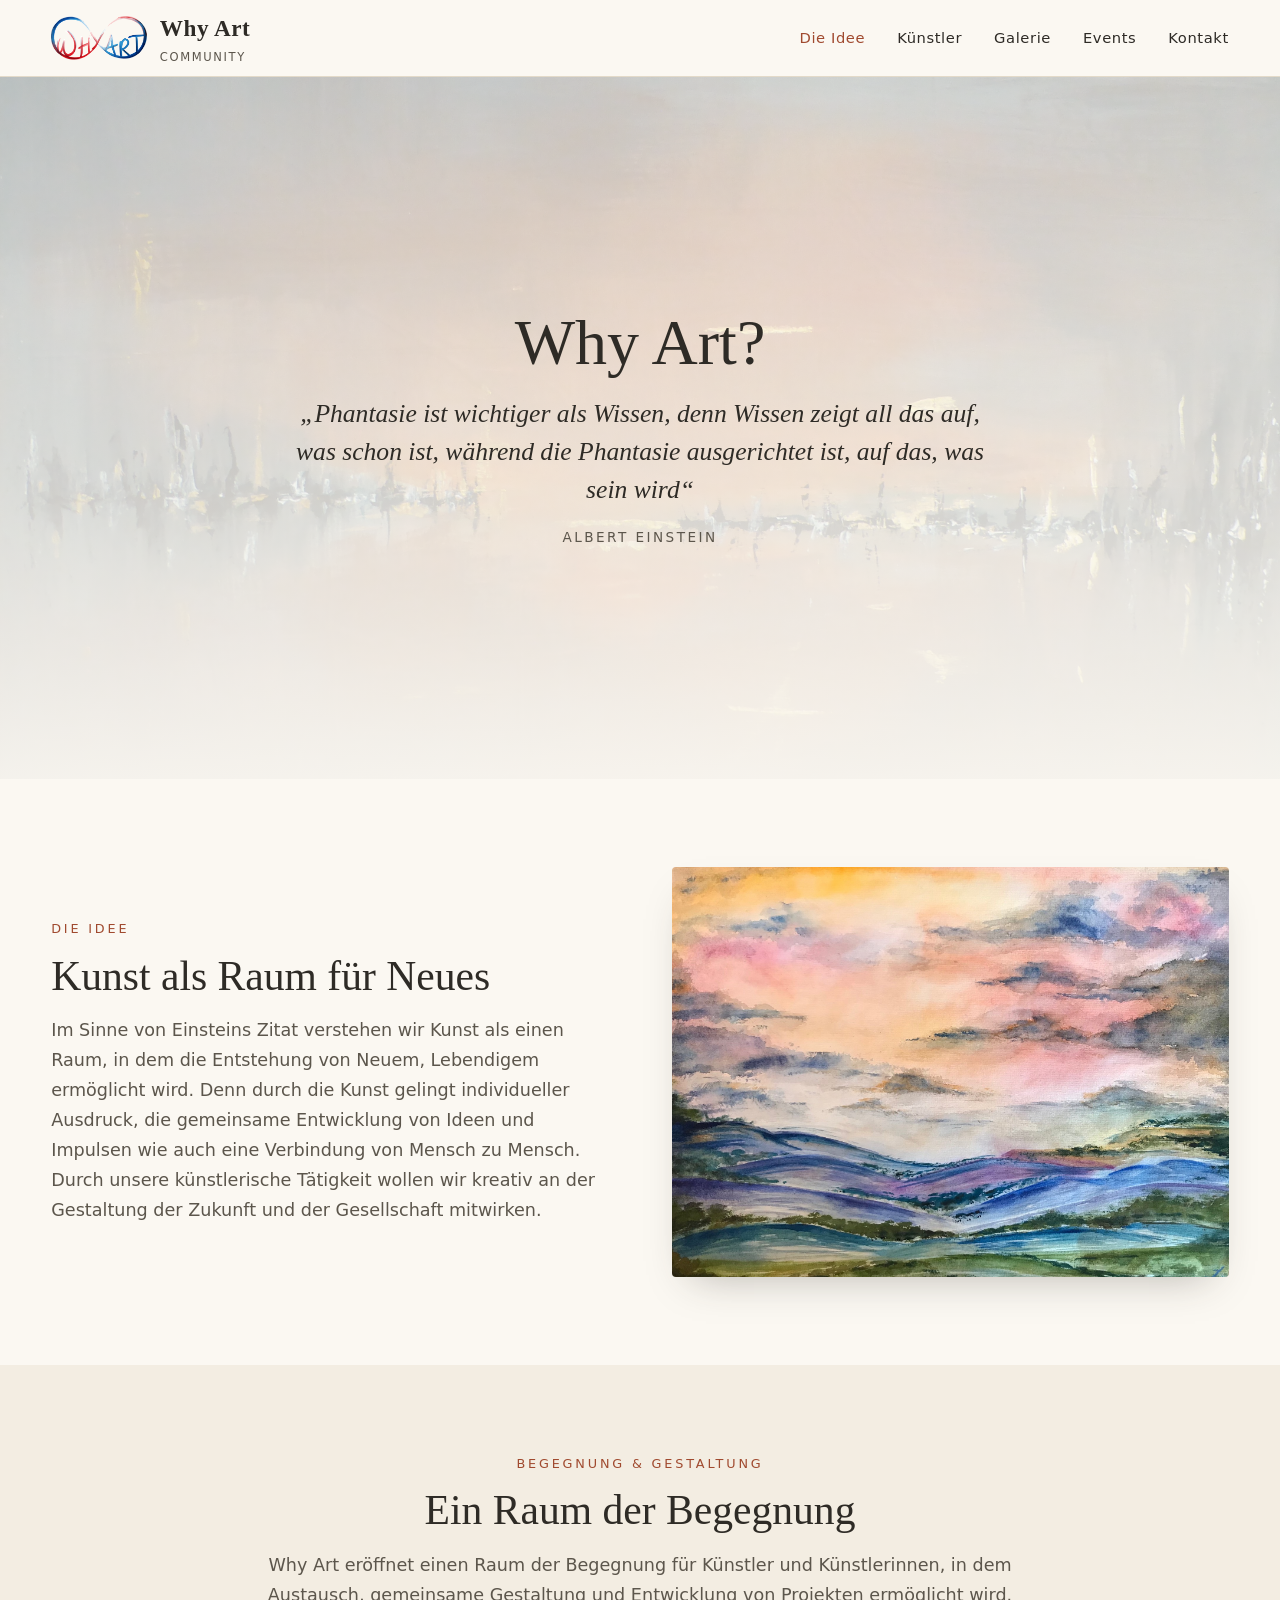
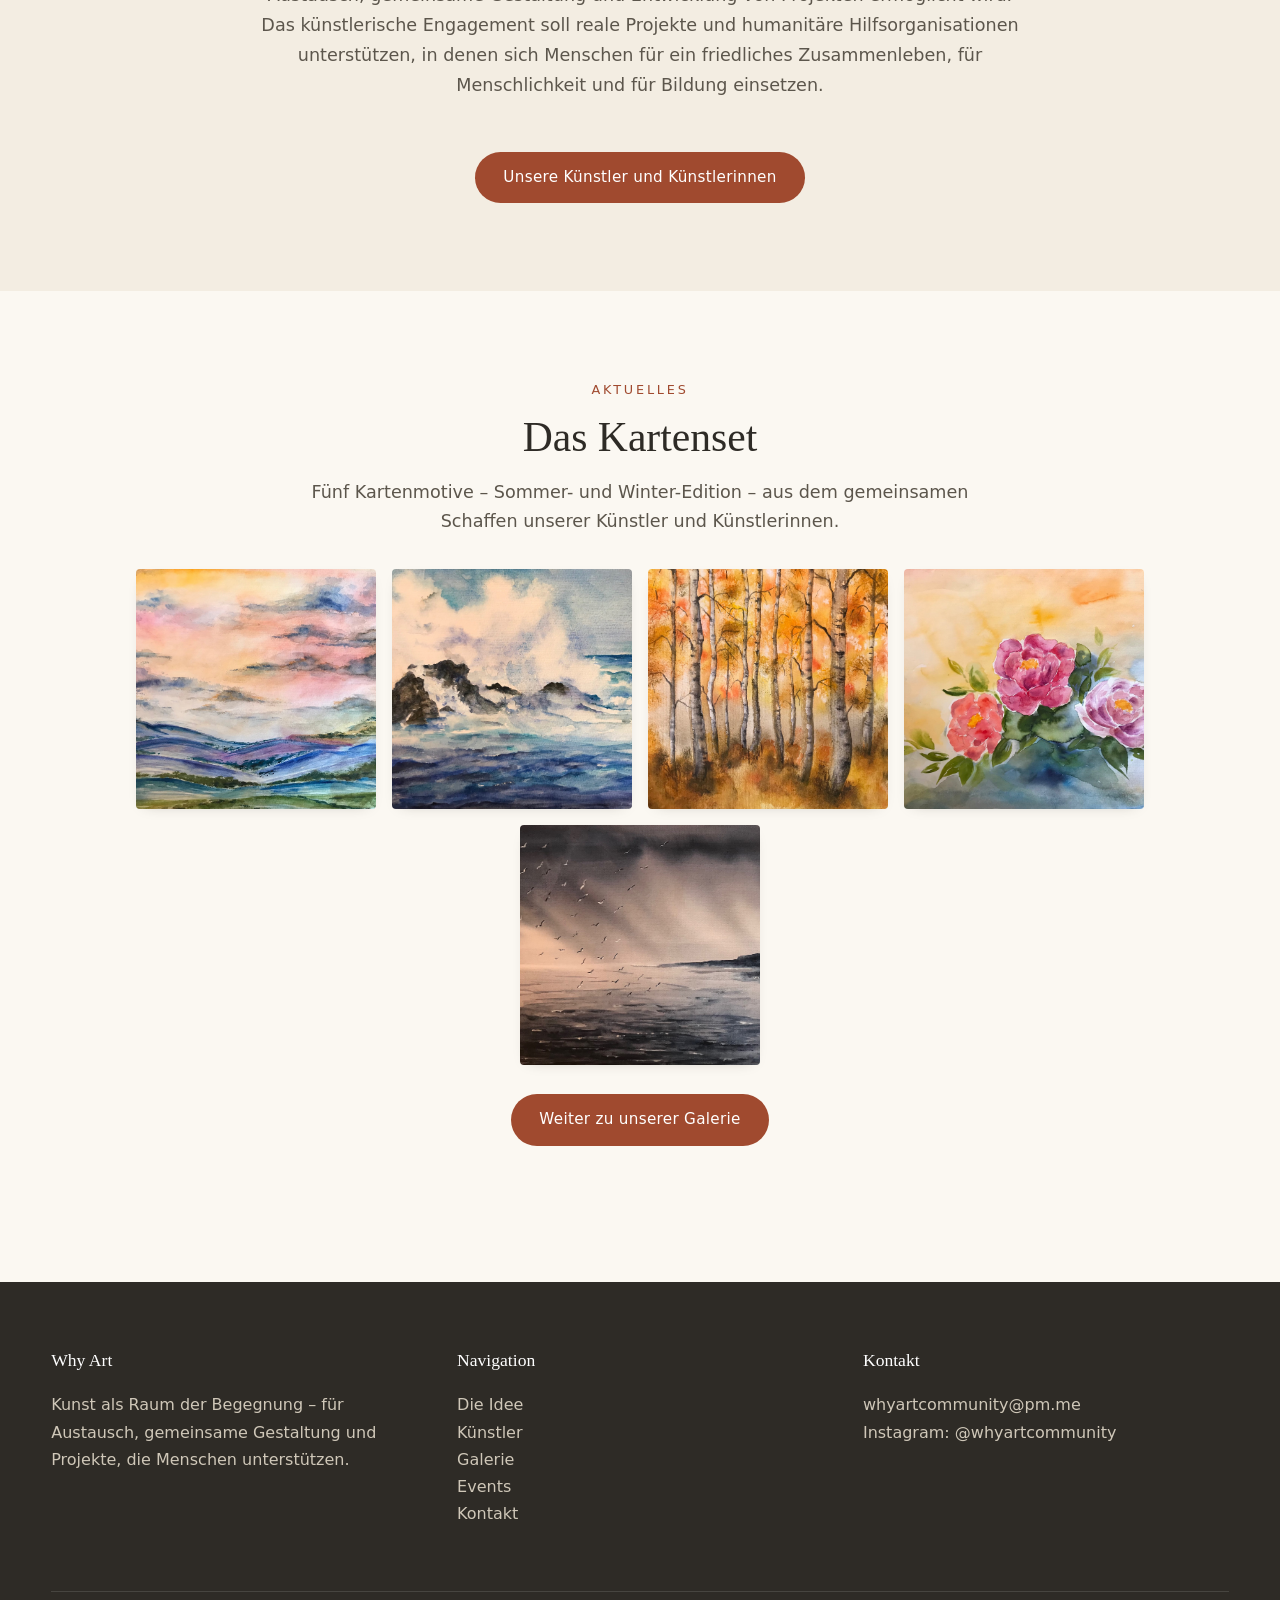
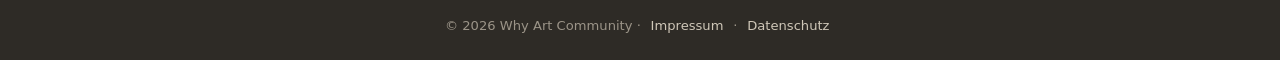
==== index.html @ f2ad06f4 "Why Art Community: statische Website (HTML/CSS/JS, selbstgehostete Schriften, Galerie mit Lightbox)" ====
<!DOCTYPE html>
<html lang="de">
<head>
<meta charset="UTF-8">
<meta name="viewport" content="width=device-width, initial-scale=1.0">
<title>Why Art Community – Kunst, die Räume öffnet</title>
<meta name="description" content="Why Art ist ein Raum der Begegnung für Künstler und Künstlerinnen – Austausch, gemeinsame Gestaltung und Projekte, die humanitäre Hilfsorganisationen unterstützen.">
<link rel="stylesheet" href="assets/css/style.css?v=3">
</head>
<body>

<header class="site-header">
  <div class="wrap nav">
    <a class="brand" href="index.html">
      <img src="assets/images/logo.png" alt="Why Art">
      <span>Why&nbsp;Art<small>COMMUNITY</small></span>
    </a>
    <button class="nav-toggle" aria-label="Menü">☰</button>
    <nav class="nav-links">
      <a href="index.html" class="active">Die Idee</a>
      <a href="kuenstler.html">Künstler</a>
      <a href="galerie.html">Galerie</a>
      <a href="events.html">Events</a>
      <a href="kontakt.html">Kontakt</a>
    </nav>
  </div>
</header>

<main>
  <!-- ===== Hero ===== -->
  <section class="hero">
    <img class="hero-bg" src="assets/images/hero.jpg" alt="">
    <div class="hero-content">
      <h1>Why Art?</h1>
      <blockquote>
        „Phantasie ist wichtiger als Wissen, denn Wissen zeigt all das auf,
        was schon ist, während die Phantasie ausgerichtet ist,
        auf das, was sein wird“
        <cite>ALBERT EINSTEIN</cite>
      </blockquote>
    </div>
  </section>

  <!-- ===== Die Idee ===== -->
  <section class="section">
    <div class="wrap cols-2">
      <div>
        <p class="eyebrow">Die Idee</p>
        <h2>Kunst als Raum für Neues</h2>
        <p class="lede">Im Sinne von Einsteins Zitat verstehen wir Kunst als einen Raum, in dem die Entstehung von Neuem, Lebendigem ermöglicht wird. Denn durch die Kunst gelingt individueller Ausdruck, die gemeinsame Entwicklung von Ideen und Impulsen wie auch eine Verbindung von Mensch zu Mensch. Durch unsere künstlerische Tätigkeit wollen wir kreativ an der Gestaltung der Zukunft und der Gesellschaft mitwirken.</p>
      </div>
      <img src="assets/images/img_0768.jpg" alt="Kunstwerk">
    </div>
  </section>

  <section class="section section-alt">
    <div class="wrap center">
      <p class="eyebrow">Begegnung &amp; Gestaltung</p>
      <h2>Ein Raum der Begegnung</h2>
      <p class="lead-p">Why Art eröffnet einen Raum der Begegnung für Künstler und Künstlerinnen, in dem Austausch, gemeinsame Gestaltung und Entwicklung von Projekten ermöglicht wird. Das künstlerische Engagement soll reale Projekte und humanitäre Hilfsorganisationen unterstützen, in denen sich Menschen für ein friedliches Zusammenleben, für Menschlichkeit und für Bildung einsetzen.</p>
      <a class="btn" href="kuenstler.html">Unsere Künstler und Künstlerinnen</a>
    </div>
  </section>

  <!-- ===== Aktuelles Kartenset ===== -->
  <section class="section">
    <div class="wrap center">
      <p class="eyebrow">Aktuelles</p>
      <h2>Das Kartenset</h2>
      <p class="lede" style="margin:0 auto 2rem">Fünf Kartenmotive – Sommer- und Winter-Edition – aus dem gemeinsamen Schaffen unserer Künstler und Künstlerinnen.</p>
      <div class="grid">
        <a href="assets/images/img_0768.jpg" data-gallery="cardset" data-cap="Kartenset – Motiv"><img src="assets/images/img_0768.jpg" alt="" loading="lazy"></a>
        <a href="assets/images/img_0766.jpg" data-gallery="cardset" data-cap="Kartenset – Motiv"><img src="assets/images/img_0766.jpg" alt="" loading="lazy"></a>
        <a href="assets/images/img_0767.jpg" data-gallery="cardset" data-cap="Kartenset – Motiv"><img src="assets/images/img_0767.jpg" alt="" loading="lazy"></a>
        <a href="assets/images/img_0769.jpg" data-gallery="cardset" data-cap="Kartenset – Motiv"><img src="assets/images/img_0769.jpg" alt="" loading="lazy"></a>
        <a href="assets/images/img_0773.jpg" data-gallery="cardset" data-cap="Kartenset – Motiv"><img src="assets/images/img_0773.jpg" alt="" loading="lazy"></a>
      </div>
      <a class="btn" href="galerie.html">Weiter zu unserer Galerie</a>
    </div>
  </section>
</main>

<footer class="site-footer">
  <div class="wrap footer-inner">
    <div>
      <h4>Why Art</h4>
      <p style="color:#cfc7b8;max-width:34ch">Kunst als Raum der Begegnung – für Austausch, gemeinsame Gestaltung und Projekte, die Menschen unterstützen.</p>
    </div>
    <div>
      <h4>Navigation</h4>
      <p><a href="index.html">Die Idee</a></p>
      <p><a href="kuenstler.html">Künstler</a></p>
      <p><a href="galerie.html">Galerie</a></p>
      <p><a href="events.html">Events</a></p>
      <p><a href="kontakt.html">Kontakt</a></p>
    </div>
    <div>
      <h4>Kontakt</h4>
      <p><a href="mailto:whyartcommunity@pm.me">whyartcommunity@pm.me</a></p>
      <p><a href="https://www.instagram.com/whyartcommunity/" target="_blank" rel="noopener">Instagram: @whyartcommunity</a></p>
    </div>
  </div>
  <div class="footer-bottom wrap">© <span data-year></span> Why Art Community · <a href="impressum.html">Impressum</a> · <a href="datenschutz.html">Datenschutz</a></div>
</footer>

<div class="lightbox" id="lightbox">
  <button class="lb-close" aria-label="Schliessen">&times;</button>
  <button class="lb-nav lb-prev" aria-label="Zurück">‹</button>
  <button class="lb-nav lb-next" aria-label="Weiter">›</button>
  <img id="lb-img" src="" alt="">
  <div class="lb-cap" id="lb-cap"></div>
</div>

<script src="assets/js/main.js"></script>
<script>document.querySelector('[data-year]').textContent = new Date().getFullYear();</script>
</body>
</html>
---- assets/css/style.css ----
/* ===== WhyArt – Static Site Stylesheet =====
   Elegant art-gallery aesthetic: warm ivory, deep ink,
   terracotta accent, serif display + clean sans body.
*/
@import url('fonts.css');  /* self-hosted – no Google request */

:root{
  --bg:        #fbf8f2;
  --bg-alt:    #f3ede2;
  --ink:       #2e2b26;
  --ink-soft:  #5c564c;
  --accent:    #a04a2f;      /* terracotta */
  --accent-2:  #b98a3e;      /* ochre */
  --line:      #e3dac9;
  --white:     #fffdf8;
  --serif: 'Playfair Display', Georgia, serif;
  --sans:  'Inter', -apple-system, system-ui, sans-serif;
  --shadow: 0 18px 40px -20px rgba(46,43,38,.35);
}

*{margin:0;padding:0;box-sizing:border-box}
html{scroll-behavior:smooth}
body{
  background:var(--bg);color:var(--ink);
  font-family:var(--sans);font-weight:300;line-height:1.7;
  -webkit-font-smoothing:antialiased;
}
img{max-width:100%;display:block}
a{color:var(--accent);text-decoration:none;transition:color .2s}
a:hover{color:var(--accent-2)}

.wrap{width:min(1180px,92%);margin:0 auto}
.section{padding:5.5rem 0}
.section-alt{background:var(--bg-alt)}

/* ===== Header / Nav ===== */
header.site-header{
  position:sticky;top:0;z-index:50;
  background:rgba(251,248,242,.92);backdrop-filter:blur(8px);
  border-bottom:1px solid var(--line);
}
.nav{display:flex;align-items:center;justify-content:space-between;height:76px}
.brand{display:flex;align-items:center;gap:.8rem;font-family:var(--serif);font-size:1.45rem;font-weight:600;letter-spacing:.5px;color:var(--ink)}
.brand img{height:44px;width:auto}
.brand small{font-family:var(--sans);font-size:.72rem;letter-spacing:.14em;color:var(--ink-soft);display:block;font-weight:300}
.nav-links{display:flex;gap:2rem;align-items:center}
.nav-links a{font-size:.92rem;letter-spacing:.04em;color:var(--ink);font-weight:400;position:relative}
.nav-links a:hover{color:var(--accent)}
.nav-links a.active{color:var(--accent)}
.nav-links a.cta{
  background:var(--accent);color:#fff;padding:.55rem 1.2rem;border-radius:40px;
  font-size:.88rem;font-weight:500;
}
.nav-links a.cta:hover{background:var(--accent-2);color:#fff}
.nav-toggle{display:none;background:none;border:none;font-size:1.6rem;color:var(--ink);cursor:pointer}

/* ===== Hero ===== */
.hero{position:relative;min-height:78vh;display:flex;align-items:center;justify-content:center;text-align:center;overflow:hidden}
.hero-bg{position:absolute;inset:0;width:100%;height:100%;object-fit:cover;opacity:.55}
.hero::after{content:'';position:absolute;inset:0;background:linear-gradient(180deg,rgba(251,248,242,.25),rgba(251,248,242,.92))}
.hero-content{position:relative;z-index:2;max-width:820px;padding:2rem}
.hero .logo{height:110px;width:auto;margin:0 auto 1.5rem}
.hero h1{font-family:var(--serif);font-weight:500;font-size:clamp(2.2rem,5vw,4rem);line-height:1.1;margin-bottom:1rem}
.hero .tagline{font-style:italic;font-family:var(--serif);font-size:1.3rem;color:var(--ink-soft);max-width:60ch;margin:0 auto 2rem}
.hero blockquote{
  font-family:var(--serif);font-style:italic;font-size:clamp(1.15rem,2.4vw,1.6rem);
  color:var(--ink);max-width:56ch;margin:0 auto 0rem;line-height:1.5;
}
.hero blockquote cite{display:block;font-family:var(--sans);font-style:normal;font-size:.85rem;letter-spacing:.18em;margin-top:1.1rem;color:var(--ink-soft)}
.btn{display:inline-block;background:var(--accent);color:#fff;padding:.8rem 1.8rem;border-radius:40px;font-size:.95rem;font-weight:500;letter-spacing:.02em;margin-top:1.8rem}
.btn:hover{background:var(--accent-2);color:#fff}
.btn.ghost{background:transparent;color:var(--ink);border:1px solid var(--ink);margin-left:.6rem}
.btn.ghost:hover{border-color:var(--accent);color:var(--accent)}

/* ===== Kontakt Hero ===== */
.kontakt-hero{position:relative;min-height:72vh;display:flex;align-items:center;justify-content:center;text-align:center;overflow:hidden;background-size:cover;background-position:center}
.kontakt-hero::after{content:'';position:absolute;inset:0;background:rgba(46,43,38,.42)}
.kontakt-inner{position:relative;z-index:2;padding:3rem 1.5rem;width:min(760px,94%)}
.kontakt-inner h1{color:#fff;font-weight:500}
.kontakt-inner .lede{color:rgba(255,255,255,.92)}
.kontakt-inner .eyebrow{color:#f0d8c8}
.kontakt-options{display:grid;grid-template-columns:repeat(auto-fit,minmax(250px,1fr));gap:1.5rem;max-width:640px;margin:2.2rem auto 0}
.kontakt-card{display:block;background:rgba(255,253,248,.95);border-radius:10px;padding:1.8rem 1.5rem;text-align:center;color:var(--ink);transition:transform .2s,box-shadow .2s}
.kontakt-card:hover{transform:translateY(-4px);box-shadow:0 18px 40px -20px rgba(0,0,0,.55);color:var(--accent)}
.kontakt-card .card-label{font-size:.8rem;letter-spacing:.18em;text-transform:uppercase;color:var(--accent);font-weight:500}
.kontakt-card .card-value{font-family:var(--serif);font-size:1.25rem;font-weight:600;margin-top:.45rem;word-break:break-all}

/* ===== Typography / sections ===== */
.eyebrow{font-size:.8rem;letter-spacing:.22em;text-transform:uppercase;color:var(--accent);font-weight:500;margin-bottom:.8rem}
h2{font-family:var(--serif);font-weight:500;font-size:clamp(1.8rem,3.4vw,2.6rem);line-height:1.15;margin-bottom:1rem}
.lede{font-size:1.1rem;color:var(--ink-soft);max-width:64ch}
.center{text-align:center}
.center .lede{margin:0 auto}
.lead-p{font-size:1.1rem;color:var(--ink-soft);max-width:68ch;margin:0 auto 1.4rem}
.cols-2{display:grid;grid-template-columns:1fr 1fr;gap:4rem;align-items:center}
.cols-2 img{border-radius:4px;box-shadow:var(--shadow)}

/* ===== Künstler cards ===== */
.artists{display:grid;grid-template-columns:repeat(auto-fill,minmax(300px,1fr));gap:2.2rem}
.artist{background:var(--white);border:1px solid var(--line);border-radius:6px;overflow:hidden;box-shadow:0 6px 20px -14px rgba(46,43,38,.4);transition:transform .25s,box-shadow .25s}
.artist:hover{transform:translateY(-4px);box-shadow:var(--shadow)}
.artist .photo{aspect-ratio:4/5;overflow:hidden}
.artist .photo img{width:100%;height:100%;object-fit:cover;transition:transform .5s}
.artist:hover .photo img{transform:scale(1.05)}
.artist .meta{padding:1.4rem 1.5rem 1.7rem}
.artist h3{font-family:var(--serif);font-size:1.3rem;font-weight:600;margin-bottom:.35rem}
.artist .role{font-size:.8rem;letter-spacing:.14em;text-transform:uppercase;color:var(--accent);margin-bottom:.8rem}
.artist p{font-size:.95rem;color:var(--ink-soft)}

/* ===== Galerie grid + lightbox ===== */
.expo{text-align:center;margin-bottom:4.5rem}
.expo h3{font-family:var(--serif);font-size:1.7rem;font-weight:600;margin-bottom:.5rem}
.expo .desc{color:var(--ink-soft);max-width:70ch;margin:0 auto 1.6rem}
.grid{display:flex;flex-wrap:wrap;justify-content:center;gap:1rem}
.grid a{display:block;border-radius:4px;overflow:hidden;aspect-ratio:1/1;box-shadow:0 4px 14px -10px rgba(46,43,38,.4);width:clamp(160px,23%,240px);flex:0 0 auto}
.grid img{width:100%;height:100%;object-fit:cover;transition:transform .4s}
.grid a:hover img{transform:scale(1.06)}
@media(max-width:560px){.grid a{flex:1 1 100%;aspect-ratio:4/3}}
.bank{background:var(--white);border:1px solid var(--line);border-left:4px solid var(--accent);padding:1.6rem 2rem;border-radius:4px;max-width:640px}
.bank h4{font-family:var(--serif);font-size:1.2rem;margin-bottom:.6rem}
.bank code{background:var(--bg-alt);padding:.2rem .5rem;border-radius:3px;font-size:.95rem}

/* ===== Events ===== */
.event{background:var(--white);border:1px solid var(--line);border-radius:6px;padding:1.8rem 2rem;margin-bottom:1.6rem;box-shadow:0 6px 18px -14px rgba(46,43,38,.35)}
.event .date{font-size:.78rem;letter-spacing:.16em;text-transform:uppercase;color:var(--accent);font-weight:500;margin-bottom:.3rem}
.event h3{font-family:var(--serif);font-size:1.5rem;font-weight:600;margin-bottom:.6rem}
.event p{color:var(--ink-soft);max-width:70ch}
.event ul{list-style:none;margin:1rem 0;display:grid;gap:.35rem}
.event li{color:var(--ink-soft);font-size:.95rem}
.event li strong{color:var(--ink);font-weight:500}
.event.past{opacity:1}
.event.has-img{display:grid;grid-template-columns:280px 1fr;gap:2rem;align-items:center}
.event.has-img > a{display:block;border-radius:4px;overflow:hidden;line-height:0}
.event .event-media{width:100%;height:200px;object-fit:cover;cursor:zoom-in}
.event.has-img .event-body{min-width:0}
@media(max-width:700px){.event.has-img{grid-template-columns:1fr}.event .event-media{height:180px}}
.tag{display:inline-block;font-size:.72rem;letter-spacing:.1em;text-transform:uppercase;padding:.25rem .7rem;border-radius:30px;font-weight:500;margin-left:.5rem;vertical-align:middle}
.tag.current{background:var(--accent);color:#fff}
.tag.past{background:var(--line);color:var(--ink-soft)}

/* ===== Kontakt ===== */
.contact-grid{display:grid;grid-template-columns:1.1fr .9fr;gap:3.5rem;align-items:start}
.form-card{background:var(--white);border:1px solid var(--line);border-radius:6px;padding:2.2rem}
.form-card h3{font-family:var(--serif);font-size:1.4rem;font-weight:600;margin-bottom:1.4rem}
.field{margin-bottom:1.2rem}
.field label{display:block;font-size:.85rem;letter-spacing:.04em;margin-bottom:.35rem;color:var(--ink)}
.field input,.field textarea{
  width:100%;padding:.8rem 1rem;border:1px solid var(--line);border-radius:4px;
  background:var(--bg);font-family:var(--sans);font-size:.98rem;color:var(--ink);
}
.field input:focus,.field textarea:focus{outline:none;border-color:var(--accent)}
.field textarea{min-height:130px;resize:vertical}
button[type=submit]{background:var(--accent);color:#fff;border:none;padding:.85rem 2rem;border-radius:40px;font-family:var(--sans);font-size:.98rem;font-weight:500;cursor:pointer}
button[type=submit]:hover{background:var(--accent-2)}
.contact-info{}
.contact-info li{list-style:none;margin-bottom:1rem;color:var(--ink-soft)}
.contact-info li strong{display:block;color:var(--ink);font-weight:500}

/* ===== Footer ===== */
footer.site-footer{background:var(--ink);color:#d8d2c6;margin-top:3rem}
.footer-inner{display:grid;grid-template-columns:repeat(auto-fit,minmax(220px,1fr));gap:2.5rem;padding:4rem 0}
.footer-inner h4{font-family:var(--serif);color:#fff;font-size:1.1rem;margin-bottom:1rem;font-weight:500}
.footer-inner a{color:#cfc7b8}
.footer-inner a:hover{color:#fff}
.footer-bottom{border-top:1px solid rgba(255,255,255,.12);padding:1.4rem 0;text-align:center;font-size:.82rem;color:#9b9488}
.footer-bottom a{color:#cfc7b8;margin:0 .35rem}
.footer-bottom a:hover{color:#fff}

/* ===== Lightbox ===== */
.lightbox{position:fixed;inset:0;z-index:100;background:rgba(20,18,15,.94);display:none;align-items:center;justify-content:center;flex-direction:column;padding:2rem}
.lightbox.open{display:flex}
.lightbox img{max-width:92vw;max-height:82vh;object-fit:contain;border-radius:4px}
.lightbox .lb-cap{color:#d8d2c6;margin-top:1rem;font-size:.9rem}
.lightbox .lb-close{position:absolute;top:1.2rem;right:1.6rem;background:none;border:none;color:#fff;font-size:2.4rem;cursor:pointer;line-height:1;z-index:5;padding:.5rem}
.lightbox .lb-nav{position:absolute;background:transparent;border:none;color:rgba(255,255,255,.9);cursor:pointer;top:0;bottom:0;width:14%;display:flex;align-items:center;justify-content:center;font-size:3.4rem;transition:color .2s}
.lightbox .lb-nav:hover{color:#fff}
.lightbox .lb-prev{left:0}
.lightbox .lb-next{right:0}

/* ===== Responsive ===== */
@media(max-width:860px){
  .nav-toggle{display:block}
  .nav-links{
    position:absolute;top:76px;left:0;right:0;flex-direction:column;gap:0;
    background:var(--bg);border-bottom:1px solid var(--line);padding:0;
    max-height:0;overflow:hidden;transition:max-height .3s;
  }
  .nav-links.open{max-height:480px}
  .nav-links a{padding:1rem 6%;border-bottom:1px solid var(--line);width:100%;text-align:center}
  .nav-links a.cta{border-radius:0;margin:0}
  .cols-2{grid-template-columns:1fr;gap:2rem}
  .contact-grid{grid-template-columns:1fr;gap:2rem}
}
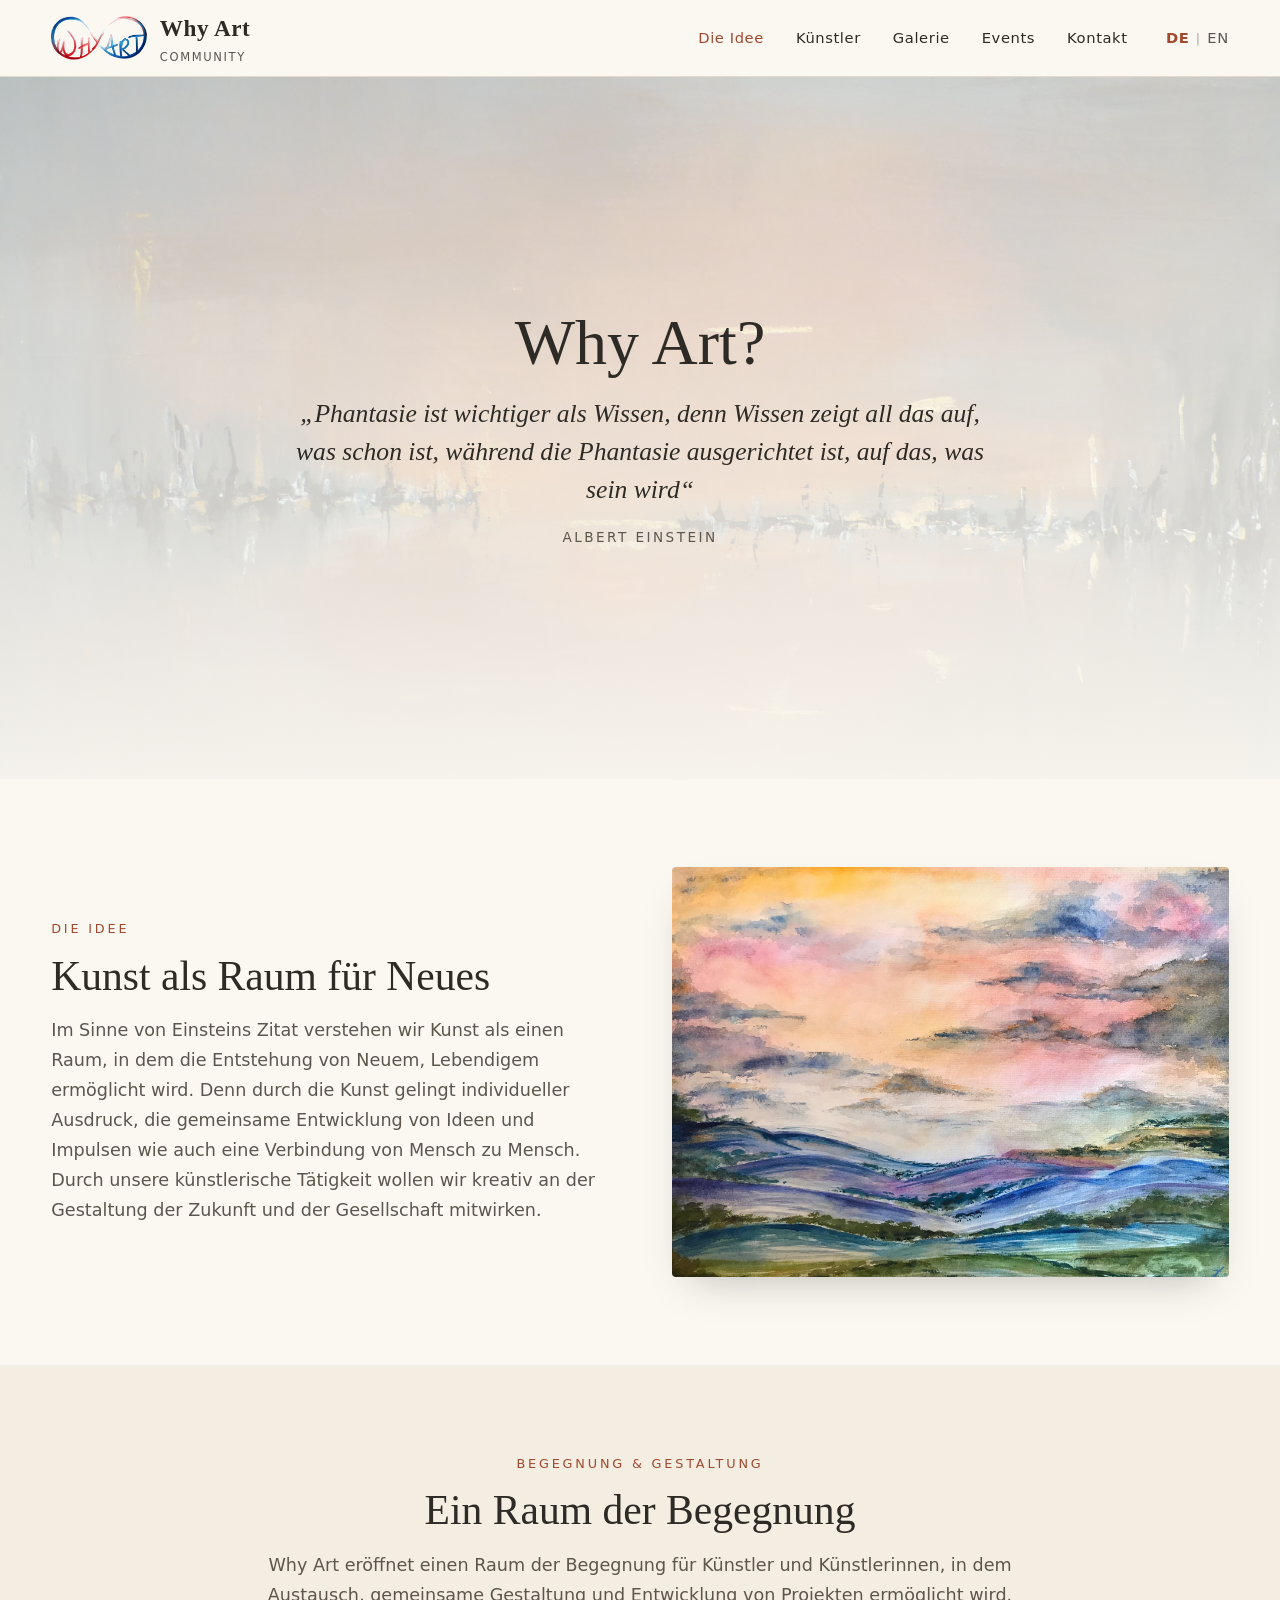
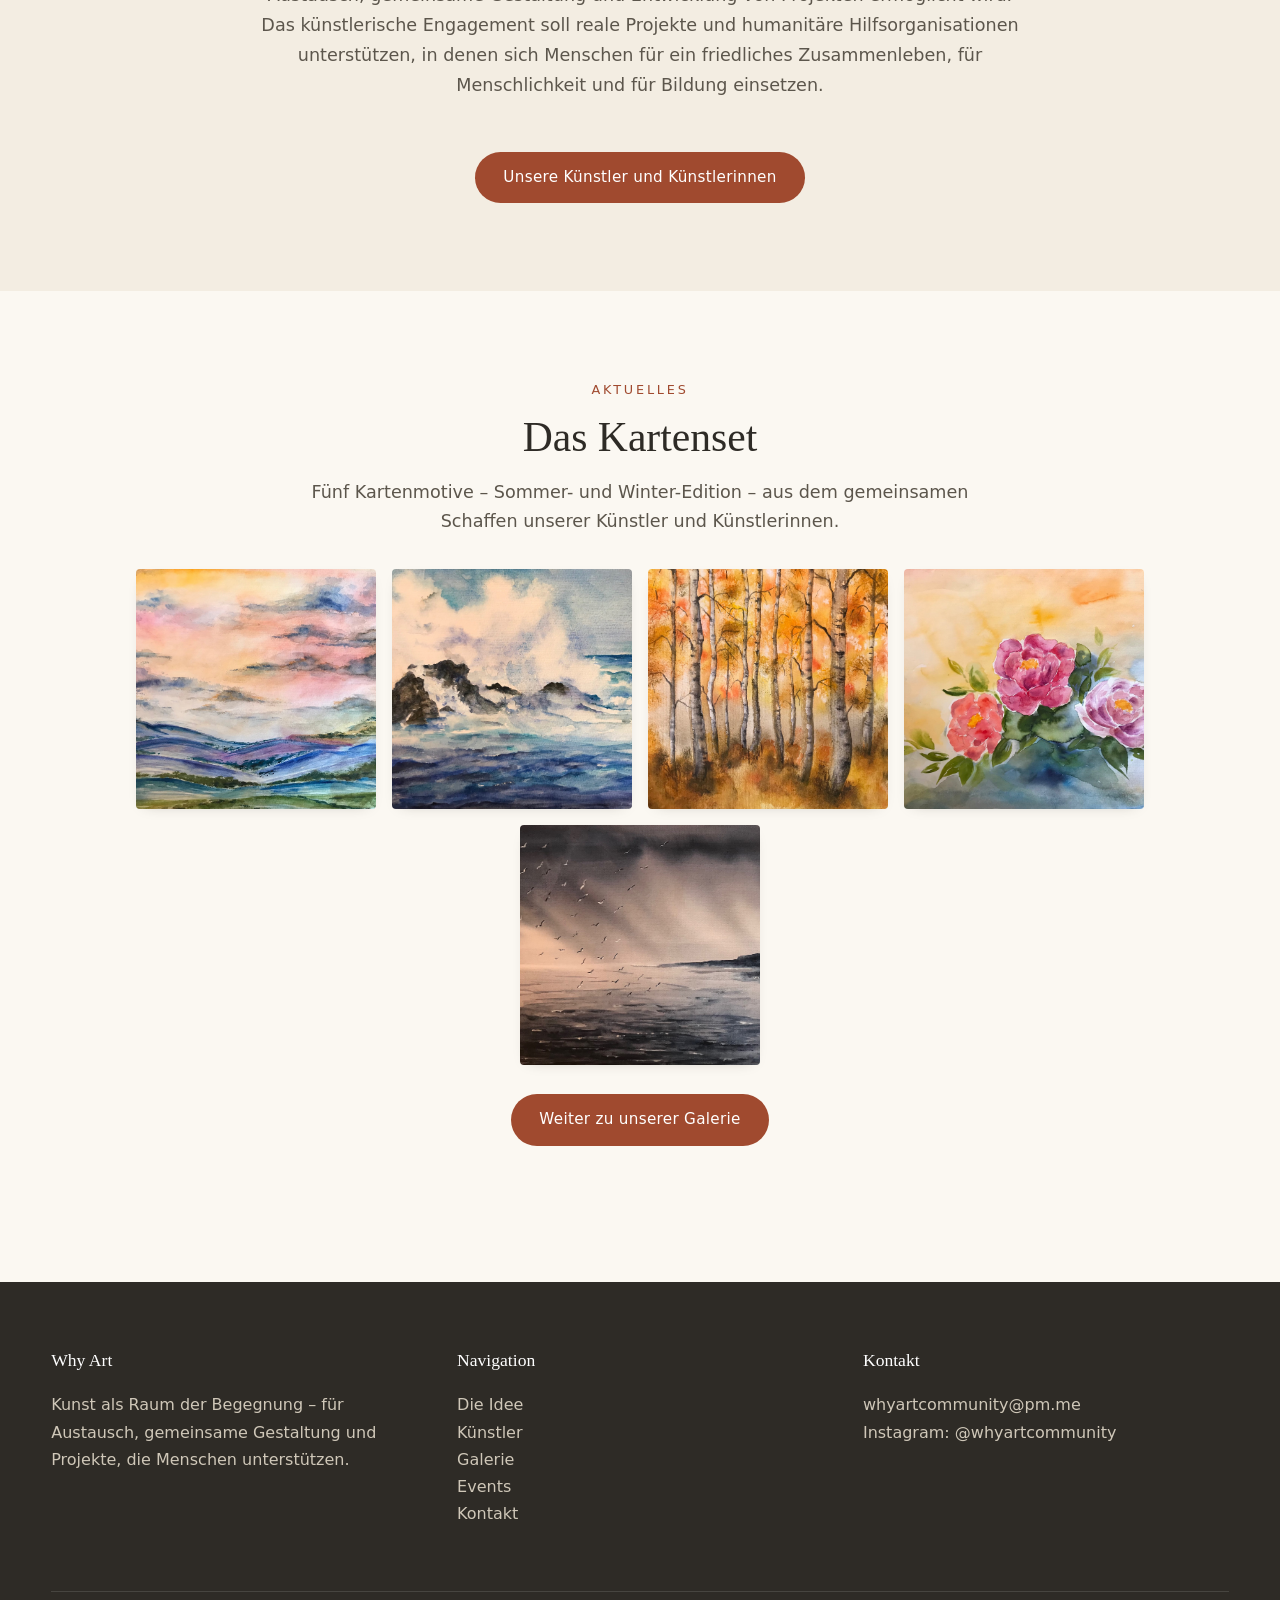
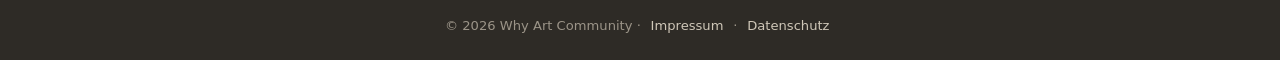
==== commit 13d2d3fa: "Englische Version (en/): 7 übersetzte Seiten + Sprachumschalter DE|EN in der Navigation (alle Seiten" ====
--- a/index.html
+++ b/index.html
@@ -5,7 +5,23 @@
 <meta name="viewport" content="width=device-width, initial-scale=1.0">
 <title>Why Art Community – Kunst, die Räume öffnet</title>
 <meta name="description" content="Why Art ist ein Raum der Begegnung für Künstler und Künstlerinnen – Austausch, gemeinsame Gestaltung und Projekte, die humanitäre Hilfsorganisationen unterstützen.">
-<link rel="stylesheet" href="assets/css/style.css?v=3">
+<link rel="canonical" href="https://whyartcommunity.com/">
+<link rel="icon" type="image/png" href="assets/images/logo.png">
+<meta property="og:site_name" content="Why Art Community">
+<meta property="og:locale" content="de_DE">
+<meta property="og:type" content="website">
+<meta property="og:title" content="Why Art Community – Kunst, die Räume öffnet">
+<meta property="og:description" content="Why Art ist ein Raum der Begegnung für Künstler und Künstlerinnen – Austausch, gemeinsame Gestaltung und Projekte, die humanitäre Hilfsorganisationen unterstützen.">
+<meta property="og:url" content="https://whyartcommunity.com/">
+<meta property="og:image" content="https://whyartcommunity.com/assets/images/hero.jpg">
+<meta name="twitter:card" content="summary_large_image">
+<meta name="twitter:title" content="Why Art Community – Kunst, die Räume öffnet">
+<meta name="twitter:description" content="Why Art ist ein Raum der Begegnung für Künstler und Künstlerinnen – Austausch, gemeinsame Gestaltung und Projekte, die humanitäre Hilfsorganisationen unterstützen.">
+<meta name="twitter:image" content="https://whyartcommunity.com/assets/images/hero.jpg">
+<link rel="stylesheet" href="assets/css/style.css?v=4">
+<script type="application/ld+json">
+{"@context":"https://schema.org","@type":"Organization","name":"Why Art Community","url":"https://whyartcommunity.com/","email":"whyartcommunity@pm.me","address":{"@type":"PostalAddress","streetAddress":"Krichzartenerstraße 23","postalCode":"79117","addressLocality":"Freiburg im Breisgau","addressCountry":"DE"}}
+</script>
 </head>
 <body>
 
@@ -22,6 +38,10 @@
       <a href="galerie.html">Galerie</a>
       <a href="events.html">Events</a>
       <a href="kontakt.html">Kontakt</a>
+
+      <div class="lang-switch">
+        <a href="index.html" class="active" hreflang="de">DE</a><span class="sep">|</span><a href="en/index.html" hreflang="en">EN</a>
+      </div>
     </nav>
   </div>
 </header>
@@ -111,7 +131,7 @@
   <div class="lb-cap" id="lb-cap"></div>
 </div>
 
-<script src="assets/js/main.js"></script>
+<script src="assets/js/main.js?v=2"></script>
 <script>document.querySelector('[data-year]').textContent = new Date().getFullYear();</script>
 </body>
 </html>
--- a/assets/css/style.css
+++ b/assets/css/style.css
@@ -52,6 +52,11 @@
   font-size:.88rem;font-weight:500;
 }
 .nav-links a.cta:hover{background:var(--accent-2);color:#fff}
+.lang-switch{display:flex;align-items:center;gap:.35rem;margin-left:.4rem;font-size:.8rem;letter-spacing:.06em;white-space:nowrap}
+.lang-switch a{color:var(--ink-soft);text-decoration:none;transition:color .2s}
+.lang-switch a:hover{color:var(--ink)}
+.lang-switch a.active{color:var(--accent);font-weight:700}
+.lang-switch .sep{color:var(--ink-soft);opacity:.5;margin:0 .05rem}
 .nav-toggle{display:none;background:none;border:none;font-size:1.6rem;color:var(--ink);cursor:pointer}
 
 /* ===== Hero ===== */
@@ -187,6 +192,8 @@
   }
   .nav-links.open{max-height:480px}
   .nav-links a{padding:1rem 6%;border-bottom:1px solid var(--line);width:100%;text-align:center}
+  .nav-links .lang-switch{justify-content:center;width:100%;padding:1.1rem 6%;flex-wrap:wrap}
+  .nav-links .lang-switch a{padding:0;width:auto;border:none}
   .nav-links a.cta{border-radius:0;margin:0}
   .cols-2{grid-template-columns:1fr;gap:2rem}
   .contact-grid{grid-template-columns:1fr;gap:2rem}
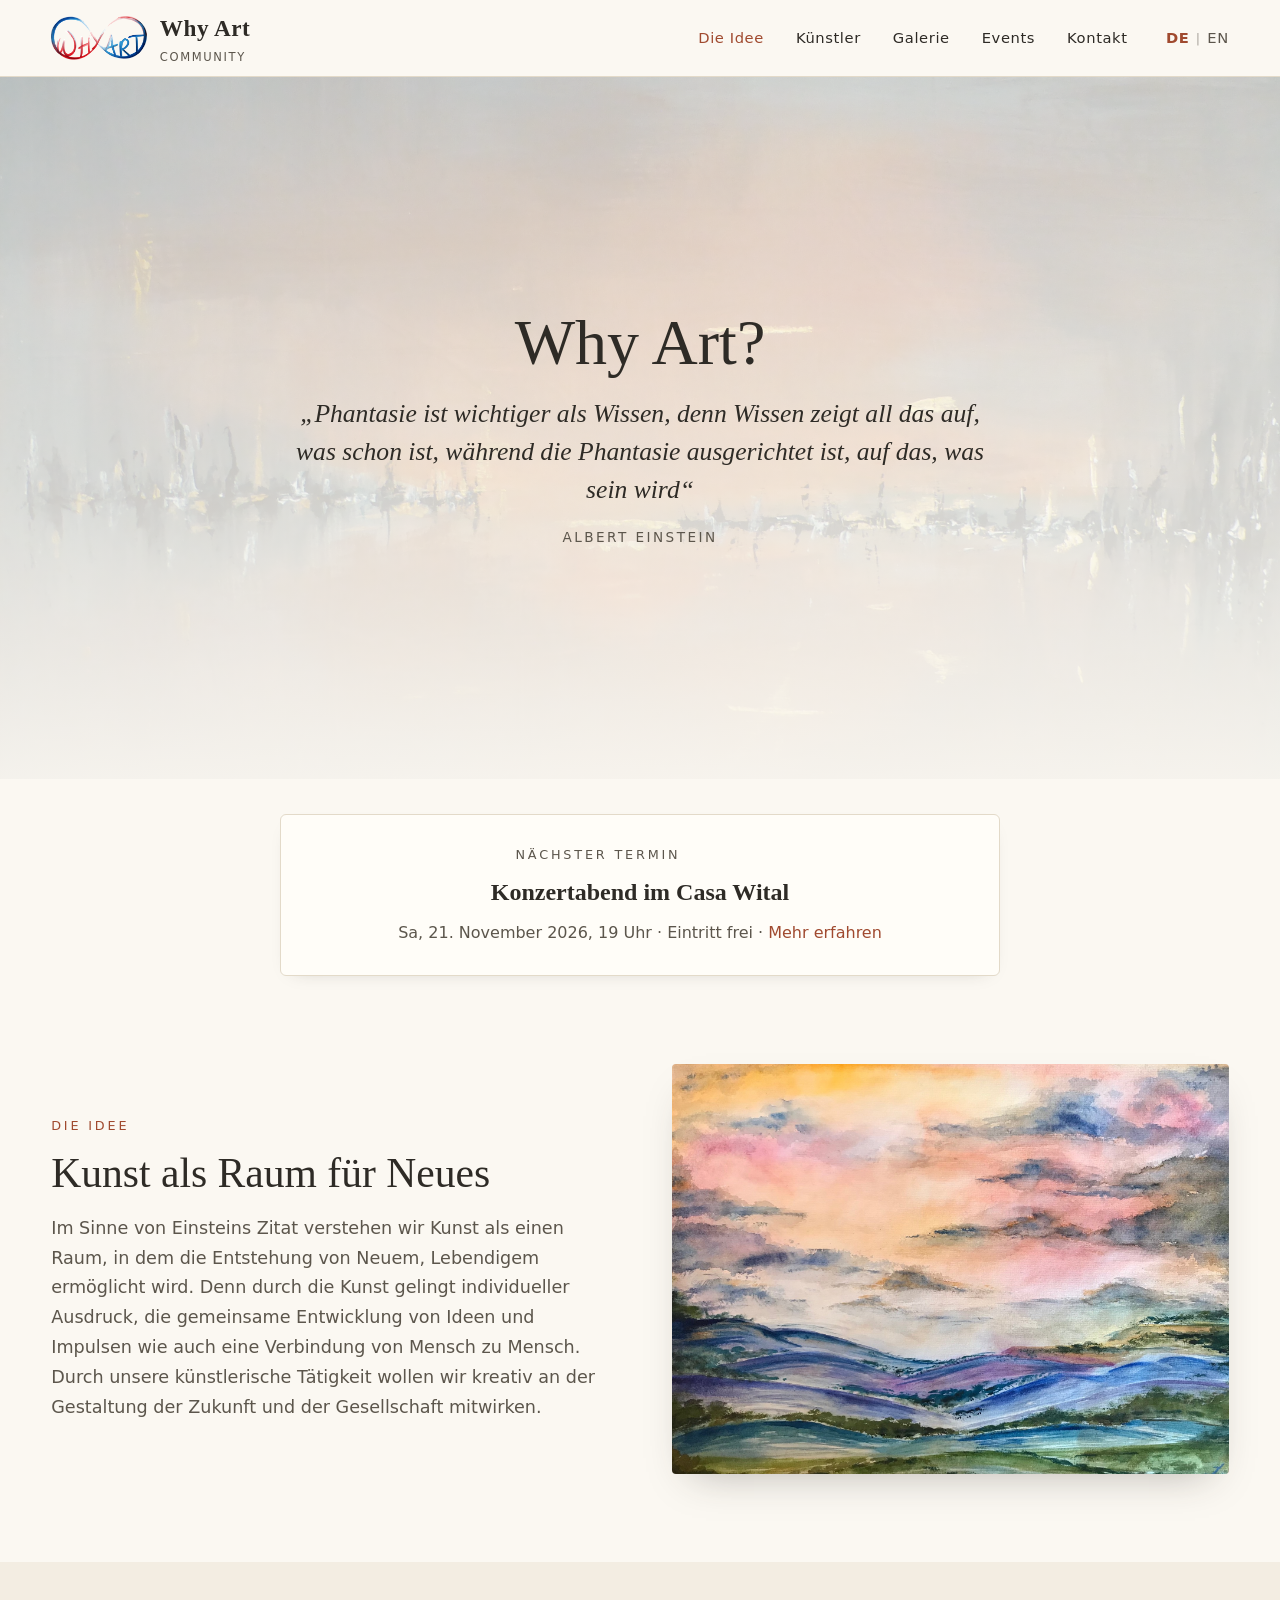
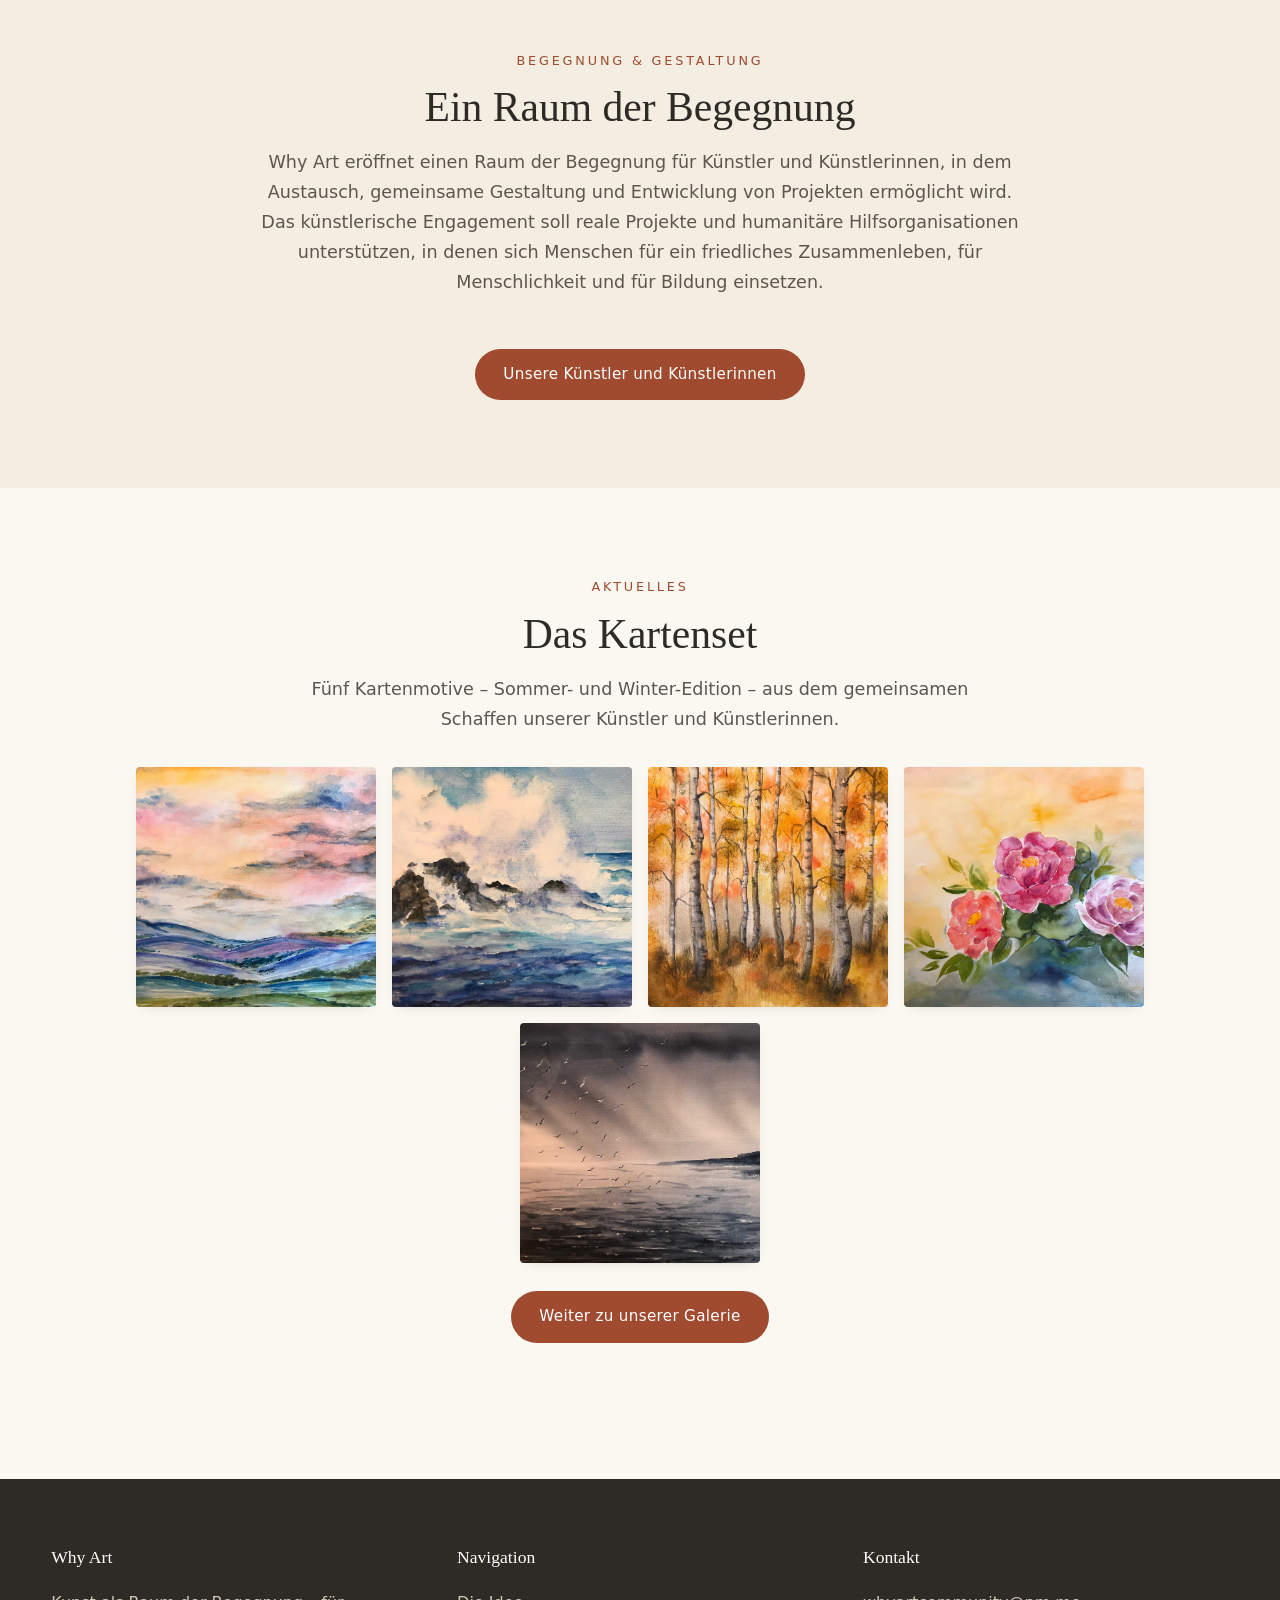
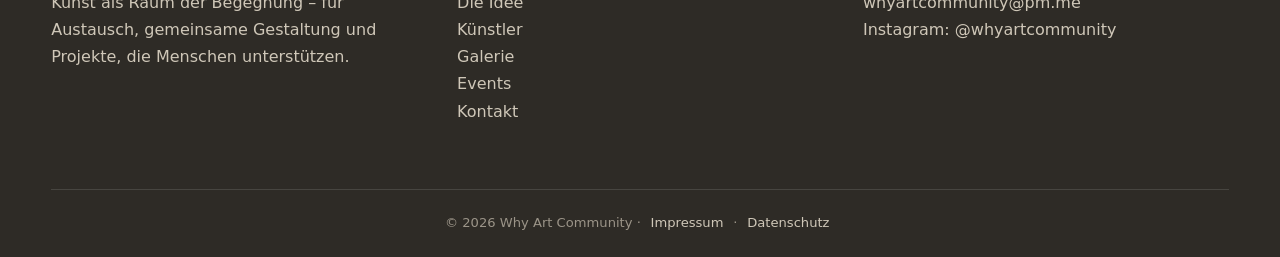
==== commit 3ea99793: "Konzertabend im Casa Wital (Sa, 21.11.2026, 19 Uhr): Events DE/EN mit Flyer (assets/images/events/ko" ====
--- a/index.html
+++ b/index.html
@@ -58,6 +58,17 @@
         auf das, was sein wird“
         <cite>ALBERT EINSTEIN</cite>
       </blockquote>
+    </div>
+  </section>
+
+  <!-- ===== Aktuell: Konzertabend (nach dem 21.11.2026 entfernen) ===== -->
+  <section class="section" style="padding:2.2rem 0 0">
+    <div class="wrap">
+      <div class="event" style="text-align:center;max-width:720px;margin:0 auto">
+        <p class="eyebrow" style="margin-bottom:.4rem">Nächster Termin</p>
+        <h3 style="margin-bottom:.4rem"><a href="events.html" style="color:inherit;text-decoration:none">Konzertabend im Casa Wital</a></h3>
+        <p style="margin:0">Sa, 21. November 2026, 19 Uhr · Eintritt frei · <a href="events.html">Mehr erfahren</a></p>
+      </div>
     </div>
   </section>
 
